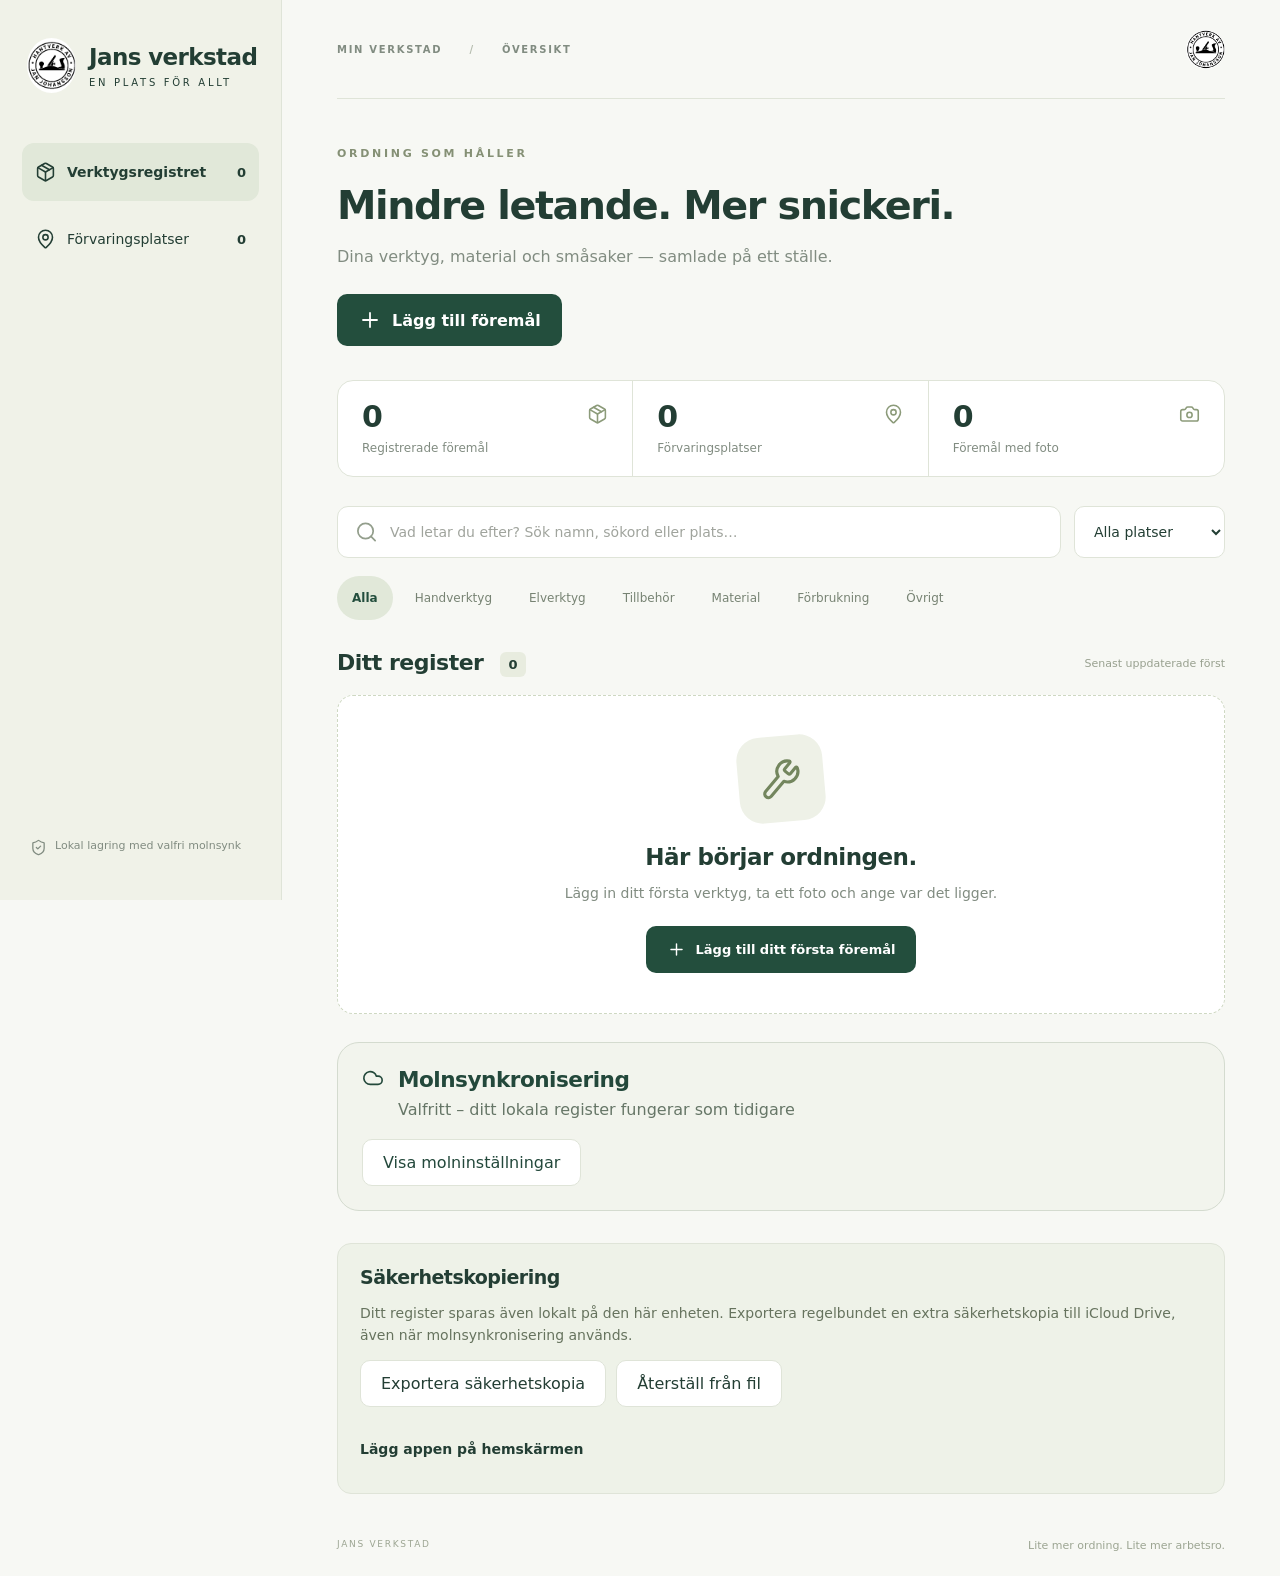
==== index.html @ b413db49 "Fix iPhone homescreen logo, PWA launch URL and offline cache" ====
<!doctype html><html lang="sv"><head><meta charset="UTF-8"><meta name="viewport" content="width=device-width, initial-scale=1, viewport-fit=cover"><meta name="theme-color" content="#234e3d"><meta name="description" content="Verktyg, foton och förvaringsplatser – samlade i din telefon."><link rel="manifest" href="./manifest.webmanifest?v=20261027b"><link rel="apple-touch-icon" sizes="256x256" href="./jans-hantverk-256.png?v=20261027b"><link rel="icon" type="image/png" sizes="256x256" href="./jans-hantverk-256.png?v=20261027b"><link rel="icon" href="./icon.svg"><title>Jans verkstad</title>  <script type="module" crossorigin src="./app-zpV9q5eu.js"></script>
  <link rel="stylesheet" crossorigin href="./index-D-qwewMk.css">
</head><body><div id="root"></div></body></html>
---- index-D-qwewMk.css ----
.cloud-panel{color:#23483b;background:#f2f4ed;border:1px solid #d4dbcf;border-radius:22px;margin:28px 0;padding:24px}.cloud-header{align-items:flex-start;gap:14px;margin-bottom:16px;display:flex}.cloud-header h2{margin:0 0 5px;font-size:1.35rem}.cloud-header p{color:#667667;margin:0}.cloud-body{gap:14px;margin-top:18px;display:grid}.cloud-body p{margin:0}.cloud-body .field{flex-direction:column;gap:7px;font-weight:600;display:flex}.cloud-body .field input{font:inherit;box-sizing:border-box;color:#213b31;background:#fff;border:1px solid #c4cdbf;border-radius:10px;width:100%;max-width:100%;padding:12px}.cloud-body form{gap:12px;display:grid}.cloud-body button{justify-content:center;min-height:48px}.cloud-counts{background:#fff;border-radius:12px;gap:8px;padding:15px;font-size:.95rem;display:grid}.cloud-warning{color:#503a10;background:#fff0d3;border:1px solid #c58f24;border-radius:12px;padding:12px}.cloud-link{appearance:none;text-align:left;cursor:pointer;color:inherit;font:inherit;background:0 0;border:0;padding:12px 0;text-decoration:underline}.cloud-note{color:#637368;font-size:.87rem}.cloud-message{color:#214b39;overflow-wrap:anywhere;margin:12px 0 0}@media (width<=600px){.cloud-panel{margin:24px 0;padding:17px}.cloud-header h2{font-size:1.15rem}}:root{--bg:#f7f8f4;--paper:#fff;--green:#234e3d;--ink:#233e34;--muted:#818c81;--line:#dfe4d8;--sage:#e1e8d9;--cream:#f0f2e8}*{box-sizing:border-box}body{background:var(--bg);color:var(--ink);margin:0;font:16px DM Sans,Arial,sans-serif}button,input,select,textarea{font:inherit}button,a,input,select,textarea{-webkit-tap-highlight-color:transparent}button{cursor:pointer}button:disabled{opacity:.5;cursor:wait}button,a{touch-action:manipulation}a{color:inherit;text-decoration:none}button{color:inherit}button:focus-visible,a:focus-visible,label:focus-within{outline-offset:3px;outline:3px solid #91aa76}input:focus,select:focus,textarea:focus{outline-offset:1px;outline:2px solid #77935e}svg{stroke-width:1.8px;flex-shrink:0}.shell{min-height:100vh;display:flex}.sidebar{background:var(--cream);border-right:1px solid var(--line);flex-direction:column;width:282px;padding:38px 22px 24px;display:flex;position:fixed;inset:0 auto 0 0}.brand{align-items:center;gap:13px;margin:0 0 50px 5px;display:flex}.brand-icon{background:var(--green);color:#e7e0b4;border-radius:12px;place-items:center;width:49px;height:55px;display:grid}.brand strong{letter-spacing:-.6px;font-size:23px}.brand small{letter-spacing:2.7px;margin-top:7px;font-size:10px;display:block}nav{gap:9px;display:grid}nav button{text-align:left;white-space:nowrap;background:0 0;border:0;border-radius:12px;align-items:center;gap:11px;padding:17px 13px;font-size:14px;display:flex}nav button.active{background:var(--sage);font-weight:700}nav b{margin-left:auto;font-size:13px}nav svg{width:21px}.sidebar-foot{color:var(--muted);gap:8px;margin-top:auto;padding:20px 8px;font-size:11px;display:flex}main{width:calc(100% - 282px);max-width:1550px;margin-left:282px;padding:0 55px}.topbar{border-bottom:1px solid var(--line);letter-spacing:1.7px;height:99px;color:var(--muted);justify-content:space-between;align-items:center;font-size:10px;font-weight:700;display:flex}.topbar i{color:#b5bcae;margin:0 22px;font-style:normal}.avatar{width:39px;height:39px;color:var(--green);letter-spacing:0;background:#ece9dc;border-radius:50%;place-items:center;font-size:13px;display:grid}.intro{padding:46px 0 30px;position:relative}.eyebrow{letter-spacing:2.7px;color:#859075;margin:0 0 19px;font-size:11px;font-weight:700}h1{letter-spacing:-1.4px;margin:0 0 16px;font-size:clamp(28px,3.1vw,44px);font-weight:700;line-height:1.16}p{line-height:1.6}.subtitle{color:var(--muted);margin:0;font-size:16px}.primary,.secondary{border:1px solid #0000;border-radius:10px;justify-content:center;align-items:center;gap:10px;min-height:47px;padding:13px 20px;font-weight:600;display:inline-flex}.primary{background:var(--green);color:#fff}.primary:hover{background:#183d2e}.secondary{border-color:var(--line);background:#fff;font-weight:500}.secondary:hover{background:#f0f3ea}.add{margin-top:25px}.stats{border:1px solid var(--line);background:var(--paper);border-radius:16px;grid-template-columns:repeat(3,1fr);margin:4px 0 29px;display:grid;overflow:hidden}.stats>div{border-right:1px solid var(--line);grid-template-columns:1fr auto;row-gap:9px;padding:21px 24px;display:grid}.stats>div:last-child{border:0}.stats svg{color:#8c9b7a;grid-area:1/2;width:21px}.stats strong{grid-area:1/1;font-size:30px;line-height:1}.stats span{color:var(--muted);grid-column:1/3;font-size:12px}.filters{gap:13px;display:flex}.search{border:1px solid var(--line);background:#fff;border-radius:11px;flex:1;align-items:center;min-width:0;padding:0 17px;display:flex}.search svg{color:#939e8c;width:23px}.search input{background:0 0;border:0;outline:none;width:100%;min-width:0;padding:17px 12px;font-size:14px}.search:focus-within{outline:2px solid #77935e}input::placeholder,textarea::placeholder{color:#a0a49d}select,input,textarea{color:var(--ink)}.filters select{border:1px solid var(--line);background:#fff;border-radius:10px;max-width:250px;padding:12px 35px 12px 15px;font-size:14px}.chips{flex-wrap:wrap;gap:7px;margin:18px 0 30px;display:flex}.chips button{color:#778373;background:0 0;border:0;border-radius:30px;padding:9px 15px;font-size:12px}.chips .selected{background:var(--sage);color:var(--green);font-weight:700}.chips button:hover{background:#e8ede1}.section-heading{justify-content:space-between;align-items:center;gap:12px;margin:24px 0 18px;display:flex}h2{letter-spacing:-.5px;margin:0;font-size:23px;font-weight:650}.section-heading h2{overflow-wrap:anywhere;font-size:22px}.section-heading b{vertical-align:middle;background:#e8ecdf;border-radius:6px;margin-left:9px;padding:5px 9px;font-size:13px;display:inline-block}.section-heading>span{color:#98a08f;white-space:nowrap;font-size:11px}.grid{grid-template-columns:repeat(3,minmax(0,1fr));gap:19px;display:grid}.item-card{border:1px solid var(--line);text-align:left;background:#fff;border-radius:14px;padding:0;transition:transform .16s,box-shadow .16s;overflow:hidden}.item-card:hover{transform:translateY(-3px);box-shadow:0 8px 24px #203d3310}.item-photo{background:#edf0e7;height:180px;position:relative}.item-photo img{object-fit:cover;width:100%;height:100%}.no-photo{color:#9eac8e;place-items:center;display:grid}.quantity{background:#fffe;border-radius:6px;padding:5px 9px;font-size:11px;font-weight:600;position:absolute;bottom:12px;right:12px}.card-body{padding:19px}.card-body>small{color:#8c987d;letter-spacing:1.1px;text-transform:uppercase;font-size:10px}h3{letter-spacing:-.35px;overflow-wrap:anywhere;margin:8px 0 16px;font-size:19px}.location{align-items:center;gap:7px;font-size:13px;font-weight:600;display:flex}.location span{overflow-wrap:anywhere}.location svg:last-child{margin-left:auto}.keywords{color:#8b9485;overflow-wrap:anywhere;margin:12px 0 0;font-size:11px}.empty{text-align:center;background:#fff;border:1px dashed #ced8c2;border-radius:16px;flex-direction:column;align-items:center;margin-top:15px;padding:40px 20px;display:flex}.empty-icon{color:#73865e;background:#eef1e7;border-radius:23px;place-items:center;width:86px;height:86px;margin:0 0 22px;display:grid;transform:rotate(-5deg)}.empty h2{font-size:23px}.empty p{color:var(--muted);max-width:440px;margin:12px 0 22px;font-size:14px}.empty>.primary{font-size:13px}.places-grid{grid-template-columns:repeat(3,minmax(0,1fr));gap:19px;display:grid}.place-card{border:1px solid var(--line);background:#fff;border-radius:14px;padding:22px}.place-top{justify-content:space-between;align-items:center;display:flex}.place-icon{color:#859771;background:#eff2e7;border-radius:11px;padding:12px;display:flex}.place-card h3{margin-top:20px}.place-card p{color:var(--muted);font-size:13px}.text-button{border:0;border-top:1px solid var(--line);background:0 0;justify-content:space-between;width:100%;padding:12px 0 0;font-size:13px;font-weight:600;display:flex}footer{color:#9ca592;letter-spacing:1.7px;justify-content:space-between;margin:45px 0 24px;font-size:9px;display:flex}footer span{letter-spacing:0;font-size:11px}dialog{color:var(--ink);background:#fafbf7;border:0;border-radius:18px;width:min(590px,100% - 24px);max-height:calc(100dvh - 32px);padding:28px;overflow-y:auto;box-shadow:0 30px 100px #173d3030}dialog::backdrop{-webkit-backdrop-filter:blur(4px);backdrop-filter:blur(4px);background:#213e3470}.dialog-heading{justify-content:space-between;align-items:flex-start;gap:15px;margin-bottom:27px;display:flex}.dialog-heading h2{overflow-wrap:anywhere;font-size:26px}.dialog-heading .eyebrow{margin-bottom:17px;font-size:10px}.icon{background:0 0;border:0;border-radius:8px;justify-content:center;align-items:center;padding:9px;display:inline-flex}.icon:hover{background:#e9eee1}.upload{text-align:center;background:#eef2e6;border:1px dashed #b8c6a8;border-radius:12px;flex-direction:column;align-items:center;gap:13px;margin-bottom:25px;padding:22px 15px;display:flex}.upload strong{font-size:17px}.upload p{color:#8c9680;margin:0;font-size:12px}.upload>img{object-fit:contain;border-radius:8px;width:100%;max-height:180px}.photo-actions{flex-wrap:wrap;justify-content:center;gap:8px;display:flex}.photo-actions label{cursor:pointer;min-height:38px;padding:8px 12px;font-size:12px;position:relative}.photo-actions input{opacity:0;cursor:pointer;width:100%;position:absolute;inset:0}.field{flex-direction:column;gap:10px;margin-bottom:23px;font-size:15px;font-weight:600;display:flex}.field input,.field select,.field textarea{background:#fff;border:1px solid #d7dfce;border-radius:9px;width:100%;min-width:0;padding:14px 15px;font-size:15px}.field small{color:#8b9581;font-size:12px;font-weight:400;line-height:1.5}.field-row{grid-template-columns:2fr 1fr;gap:20px;display:grid}.field textarea{resize:vertical;min-height:95px;line-height:1.5}.dialog-footer{border-top:1px solid var(--line);justify-content:flex-end;gap:10px;margin-top:8px;padding-top:22px;display:flex}.dialog-footer button{font-size:14px}.danger{color:#9f4c42;margin-right:auto}.detail-photo{object-fit:contain;background:#edf0e7;border-radius:12px;width:100%;max-height:350px}.detail-location{background:#e5eddd;border-radius:12px;align-items:center;gap:15px;margin:23px 0;padding:22px;display:flex}.detail-location small{letter-spacing:1.5px;margin-bottom:7px;font-size:10px;display:block}.detail-location strong{overflow-wrap:anywhere;font-size:21px}dl{font-size:14px}dt{color:var(--muted);margin-top:18px;font-size:12px}dd{overflow-wrap:anywhere;margin:6px 0;line-height:1.6}.prewrap{white-space:pre-wrap}.place-dialog{max-width:500px}.error{color:#843d31;background:#fff1ed;border:1px solid #d8aaa0;border-radius:9px;margin:15px 0;padding:14px;font-size:13px}.error button{background:#fff;border:1px solid #d8aaa0;border-radius:5px;margin-left:8px;padding:5px 8px}.toast{background:var(--green);color:#fff;z-index:20;white-space:nowrap;border-radius:12px;align-items:center;gap:10px;padding:15px 24px;font-size:14px;display:flex;position:fixed;bottom:25px;left:50%;transform:translate(-50%);box-shadow:0 8px 30px #0002}.spin{animation:1s linear infinite spin}@keyframes spin{to{transform:rotate(360deg)}}@media (width>=1500px){main{padding:0 70px}.intro{padding-top:55px}.grid,.places-grid{grid-template-columns:repeat(4,minmax(0,1fr))}}@media (width<=1150px){.sidebar{width:235px;padding:30px 15px}.brand{gap:10px;margin-left:0}.brand strong{font-size:20px}.brand small{font-size:8px}.brand-icon{width:43px}.sidebar nav button{padding:15px 10px;font-size:12px}main{width:calc(100% - 235px);margin-left:235px;padding:0 30px}.grid,.places-grid{grid-template-columns:repeat(2,minmax(0,1fr))}}@media (width<=760px){.shell{display:block}.sidebar{border-right:0;border-bottom:1px solid var(--line);width:100%;padding:23px 19px 19px;position:static}.brand{gap:11px;margin:0 0 19px}.brand-icon{border-radius:10px;width:43px;height:46px}.brand strong{font-size:21px}.brand small{letter-spacing:2px;margin-top:6px;font-size:9px}.sidebar nav{gap:5px;display:flex}.sidebar nav button{gap:8px;padding:12px 10px;font-size:12px}.sidebar nav svg{width:17px}.sidebar nav b{margin-left:2px}.sidebar-foot{display:none}main{width:100%;margin:0;padding:0 20px}.topbar{letter-spacing:1.2px;height:65px;font-size:8px}.topbar i{margin:0 14px}.avatar{width:35px;height:35px;font-size:12px}.intro{padding:29px 0 24px}.eyebrow{letter-spacing:2.2px;margin-bottom:17px;font-size:10px}h1{letter-spacing:-1px;margin-bottom:15px;font-size:29px;line-height:1.17}.subtitle{font-size:13px;line-height:1.7}.add{width:100%;margin-top:22px;padding:13px;font-size:16px}.stats{border-radius:12px;margin:0 0 23px}.stats>div{flex-direction:column;gap:8px;padding:18px 9px 17px;display:flex}.stats svg{width:17px;height:17px;margin-bottom:7px}.stats strong{font-size:25px}.stats span{white-space:nowrap;letter-spacing:-.25px;font-size:9px}.filters{flex-direction:column;gap:12px}.search{padding:0 12px}.search input{padding:16px 10px;font-size:12px}.filters select{width:100%;max-width:none;padding:12px;font-size:14px}.chips{gap:5px;margin:14px 0 26px}.chips button{padding:8px 12px;font-size:11px}.section-heading{margin:24px 0 17px}.section-heading h2{font-size:19px}.section-heading>span{font-size:9px}.section-heading b{margin-left:5px;padding:4px 7px;font-size:12px}.empty{padding:33px 18px}.empty h2{font-size:22px}.empty p{font-size:13px}.grid,.places-grid{gap:12px}.item-photo{height:145px}.card-body{padding:14px 12px}.card-body h3{margin:7px 0 12px;font-size:16px}.card-body small{font-size:8px}.location{gap:4px;font-size:11px}.location svg{width:14px}.location svg:last-child{display:none}.keywords{font-size:10px}.quantity{font-size:10px;bottom:8px;right:8px}.place-card{padding:16px}.place-card h3{font-size:16px}.place-card p,.text-button{font-size:11px}footer{letter-spacing:1px;gap:10px;font-size:8px}footer span{font-size:9px}dialog{border-radius:14px;padding:20px}.dialog-heading{margin-bottom:23px}.dialog-heading h2{font-size:23px}.dialog-heading .eyebrow{font-size:9px}.field{margin-bottom:21px;font-size:13px}.field input,.field select,.field textarea{padding:13px 12px;font-size:16px}.field small{font-size:11px}.field-row{gap:15px}.dialog-footer{gap:8px;padding-top:19px}.dialog-footer button{padding:11px 15px;font-size:12px}.upload{gap:13px;padding:19px 10px}.upload p{font-size:11px}.upload strong{font-size:16px}.photo-actions label{font-size:11px}.detail-location strong{font-size:20px}}@media (prefers-reduced-motion:reduce){*{transition:none!important;animation:none!important}}body{font-family:system-ui,-apple-system,BlinkMacSystemFont,Segoe UI,sans-serif}button,.icon{min-height:44px}.icon{min-width:44px}button,input,select,textarea{touch-action:manipulation}.backup-panel{border:1px solid var(--line);background:#eef2e8;border-radius:14px;margin-top:32px;padding:22px}.backup-panel h2{font-size:19px}.backup-panel p{color:#66735e;font-size:14px}.backup-panel>div{flex-wrap:wrap;gap:10px;display:flex}.restore-label{cursor:pointer;position:relative}.restore-label input{opacity:0;cursor:pointer;width:100%;position:absolute;inset:0}details{margin-top:20px}summary{cursor:pointer;align-items:center;min-height:44px;font-size:14px;font-weight:600;display:flex}dialog{overscroll-behavior:contain}.dialog-footer{z-index:2;background:#fafbf7;padding-bottom:16px;position:sticky;bottom:-20px}h1,h2,h3{overflow-wrap:anywhere}@media (width<=760px){main{padding-left:max(16px,env(safe-area-inset-left));padding-right:max(16px,env(safe-area-inset-right))}.sidebar{padding-top:max(20px,env(safe-area-inset-top))}.search input,.filters select{font-size:16px}.chips{flex-wrap:nowrap;padding-bottom:5px;overflow-x:auto}.chips button{white-space:nowrap;flex-shrink:0;font-size:13px}.stats span{white-space:normal;font-size:11px}.sidebar nav{grid-template-columns:1fr 1fr;display:grid}.sidebar nav button{gap:5px;padding:10px 8px;font-size:12px}.sidebar nav b{margin-left:auto}.section-heading>span{white-space:normal;text-align:right;font-size:11px}.backup-panel{padding:18px}.backup-panel>div{display:grid}.backup-panel .secondary{width:100%;font-size:14px}.dialog-footer{padding-bottom:max(16px,env(safe-area-inset-bottom))}dialog{max-height:calc(100dvh - 16px)}footer{padding-bottom:env(safe-area-inset-bottom)}}@media (width<=480px){.grid,.places-grid{grid-template-columns:1fr}.item-photo{height:220px}.card-body{padding:18px}.card-body h3{font-size:21px}.card-body>small{font-size:12px}.location{font-size:16px}.keywords,.quantity{font-size:13px}.place-card h3{font-size:21px}.place-card p,.text-button{font-size:15px}.field small{font-size:12px}.dialog-footer button{font-size:14px}.photo-actions label{min-height:44px;font-size:13px}.upload p{font-size:13px}}

/* Jan Johanssons hyvellogga på alla skärmstorlekar */
.brand-icon{background:#fff url("./icon.svg?v=20261027") center/contain no-repeat;border-radius:50%;overflow:hidden;flex-shrink:0}
.brand-icon svg{display:none}
.avatar{background:#fff url("./icon.svg?v=20261027") center/contain no-repeat;color:transparent;font-size:0}
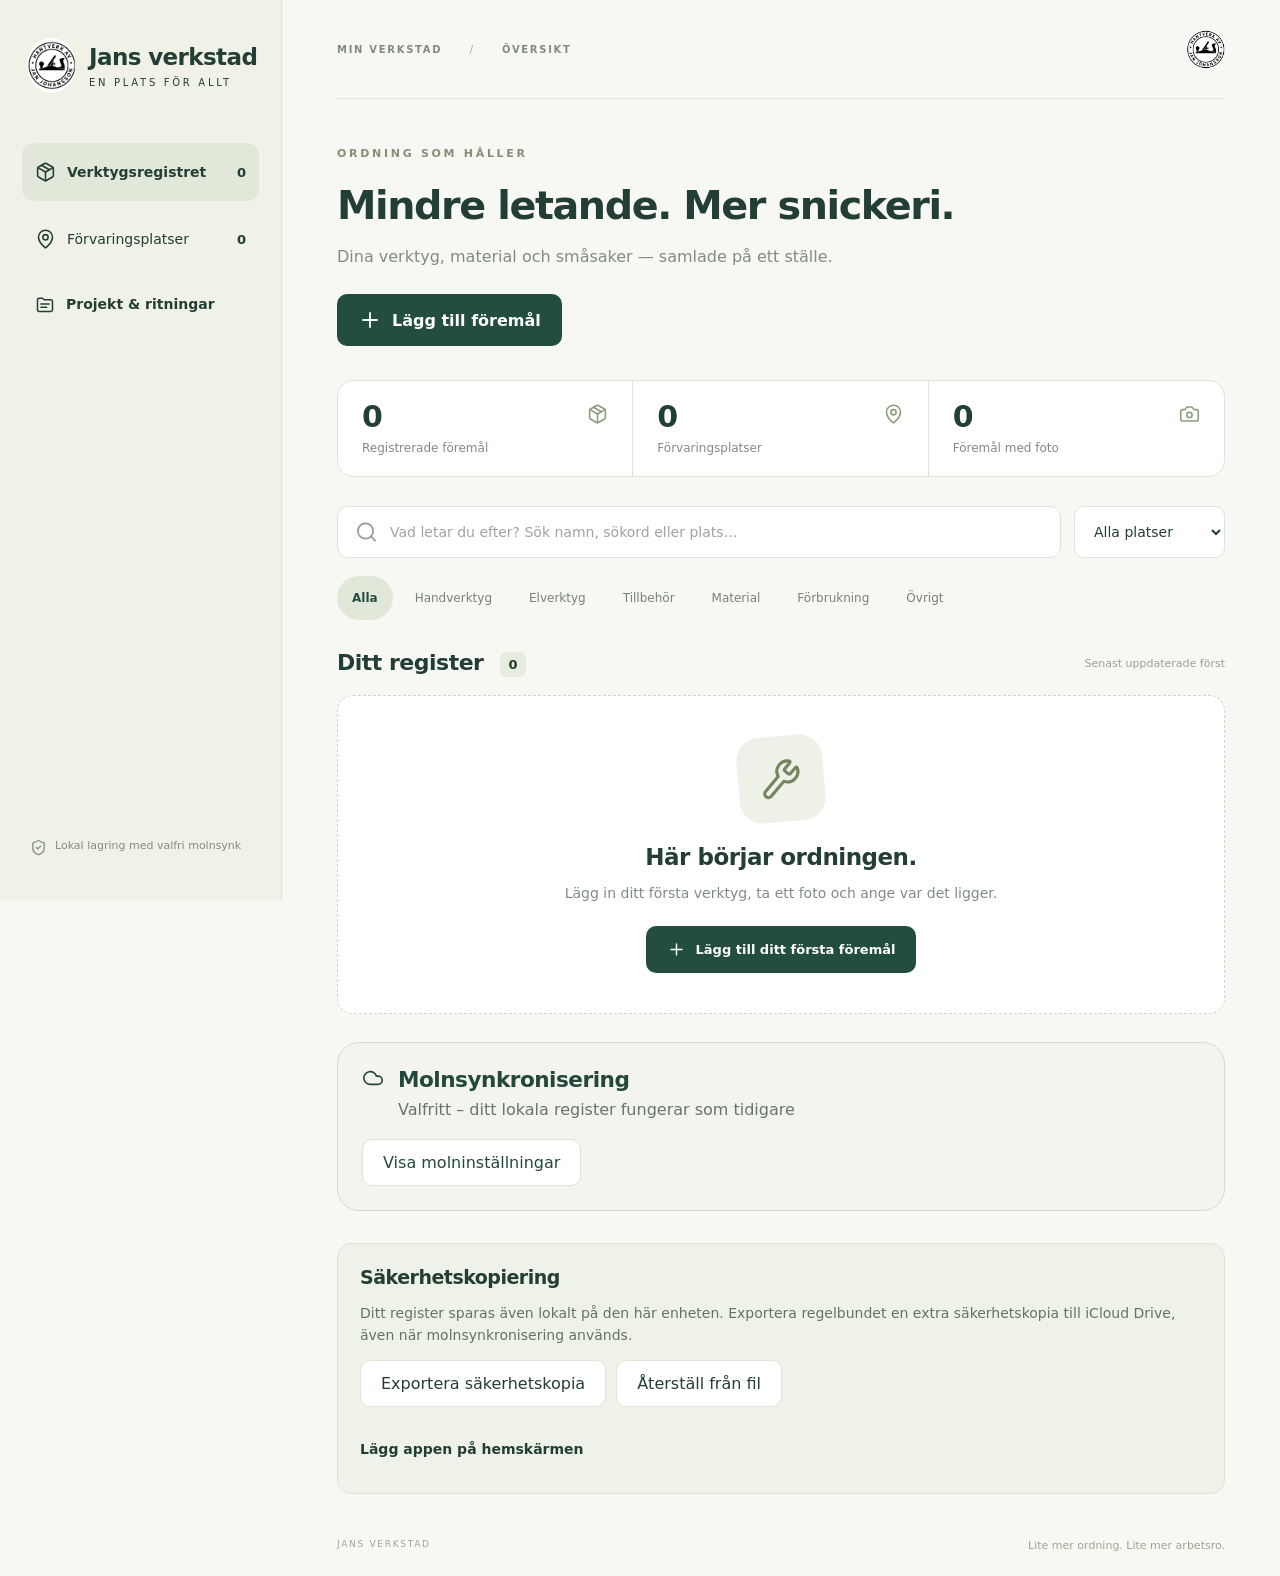
==== commit d51da780: "Add Projects & Drawings link to Jans verkstad sidebar without modifying inventory" ====
--- a/index.html
+++ b/index.html
@@ -1,3 +1,29 @@
 <!doctype html><html lang="sv"><head><meta charset="UTF-8"><meta name="viewport" content="width=device-width, initial-scale=1, viewport-fit=cover"><meta name="theme-color" content="#234e3d"><meta name="description" content="Verktyg, foton och förvaringsplatser – samlade i din telefon."><link rel="manifest" href="./manifest.webmanifest?v=20261027b"><link rel="apple-touch-icon" sizes="256x256" href="./jans-hantverk-256.png?v=20261027b"><link rel="icon" type="image/png" sizes="256x256" href="./jans-hantverk-256.png?v=20261027b"><link rel="icon" href="./icon.svg"><title>Jans verkstad</title>  <script type="module" crossorigin src="./app-zpV9q5eu.js"></script>
   <link rel="stylesheet" crossorigin href="./index-D-qwewMk.css">
-</head><body><div id="root"></div></body></html>
+</head><body><div id="root"></div><style>
+/* Projektnavigering; den befintliga registerappen och dess lagring ändras inte. */
+.sidebar nav .jans-project-link{display:flex;align-items:center;gap:11px;padding:17px 13px;border-radius:12px;font-size:14px;font-weight:600;text-decoration:none;color:var(--ink);white-space:nowrap}
+.sidebar nav .jans-project-link:hover,.sidebar nav .jans-project-link:focus-visible{background:var(--sage)}
+.sidebar nav .jans-project-link svg{width:20px;height:20px;flex-shrink:0}
+@media(max-width:760px){.sidebar nav{flex-wrap:wrap}.sidebar nav .jans-project-link{width:100%;padding:12px 10px;font-size:13px;background:#e1e8d9}}
+</style>
+<script>
+/* Skonsam inpassning i React-menyn utan ändring i registerkod. */
+(function(){
+  function addProjectLink(){
+    var nav=document.querySelector('.sidebar nav');
+    if(!nav||nav.querySelector('.jans-project-link'))return;
+    var a=document.createElement('a');
+    a.href='./projekt-ritningar.html';
+    a.className='jans-project-link';
+    a.setAttribute('aria-label','Öppna Projekt och ritningar');
+    a.innerHTML='<svg viewBox="0 0 24 24" aria-hidden="true" fill="none" stroke="currentColor" stroke-width="1.8" stroke-linecap="round" stroke-linejoin="round"><path d="M3 7a2 2 0 0 1 2-2h4l2 2h8a2 2 0 0 1 2 2v10a2 2 0 0 1-2 2H5a2 2 0 0 1-2-2z"/><path d="M7 12h10M7 16h7"/></svg><span>Projekt &amp; ritningar</span>';
+    nav.appendChild(a);
+  }
+  document.addEventListener('DOMContentLoaded',function(){
+    addProjectLink();
+    var observer=new MutationObserver(addProjectLink);
+    observer.observe(document.getElementById('root'),{childList:true,subtree:true});
+  });
+})();
+</script></body></html>
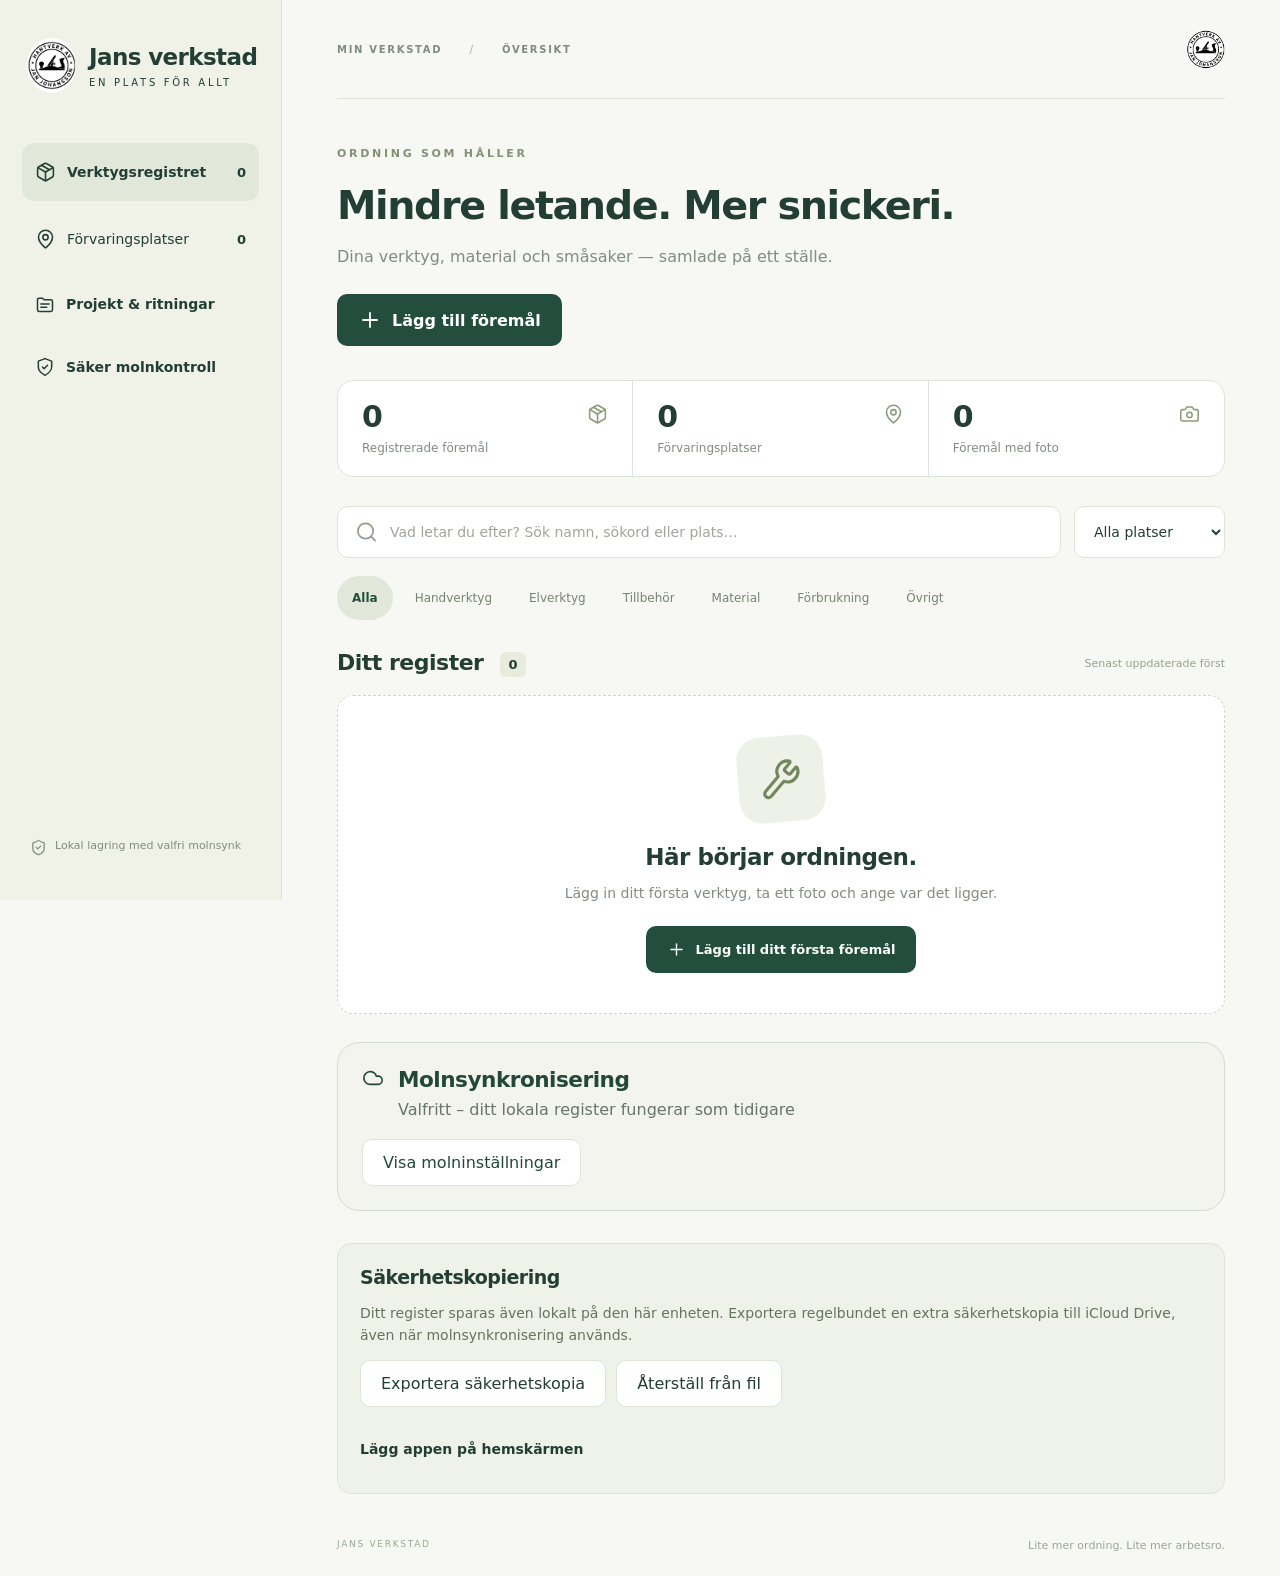
==== commit 768ebea8: "Add read-only cloud comparison link inside Jans verkstad PWA" ====
--- a/index.html
+++ b/index.html
@@ -19,6 +19,12 @@
     a.setAttribute('aria-label','Öppna Projekt och ritningar');
     a.innerHTML='<svg viewBox="0 0 24 24" aria-hidden="true" fill="none" stroke="currentColor" stroke-width="1.8" stroke-linecap="round" stroke-linejoin="round"><path d="M3 7a2 2 0 0 1 2-2h4l2 2h8a2 2 0 0 1 2 2v10a2 2 0 0 1-2 2H5a2 2 0 0 1-2-2z"/><path d="M7 12h10M7 16h7"/></svg><span>Projekt &amp; ritningar</span>';
     nav.appendChild(a);
+    var check=document.createElement('a');
+    check.href='./synk-kontroll.html';
+    check.className='jans-project-link jans-audit-link';
+    check.setAttribute('aria-label','Kontrollera molnregistret utan att ändra något');
+    check.innerHTML='<svg viewBox="0 0 24 24" aria-hidden="true" fill="none" stroke="currentColor" stroke-width="1.8" stroke-linecap="round" stroke-linejoin="round"><path d="M12 22s8-4 8-10V5l-8-3-8 3v7c0 6 8 10 8 10Z"/><path d="m9 12 2 2 4-4"/></svg><span>Säker molnkontroll</span>';
+    nav.appendChild(check);
   }
   document.addEventListener('DOMContentLoaded',function(){
     addProjectLink();
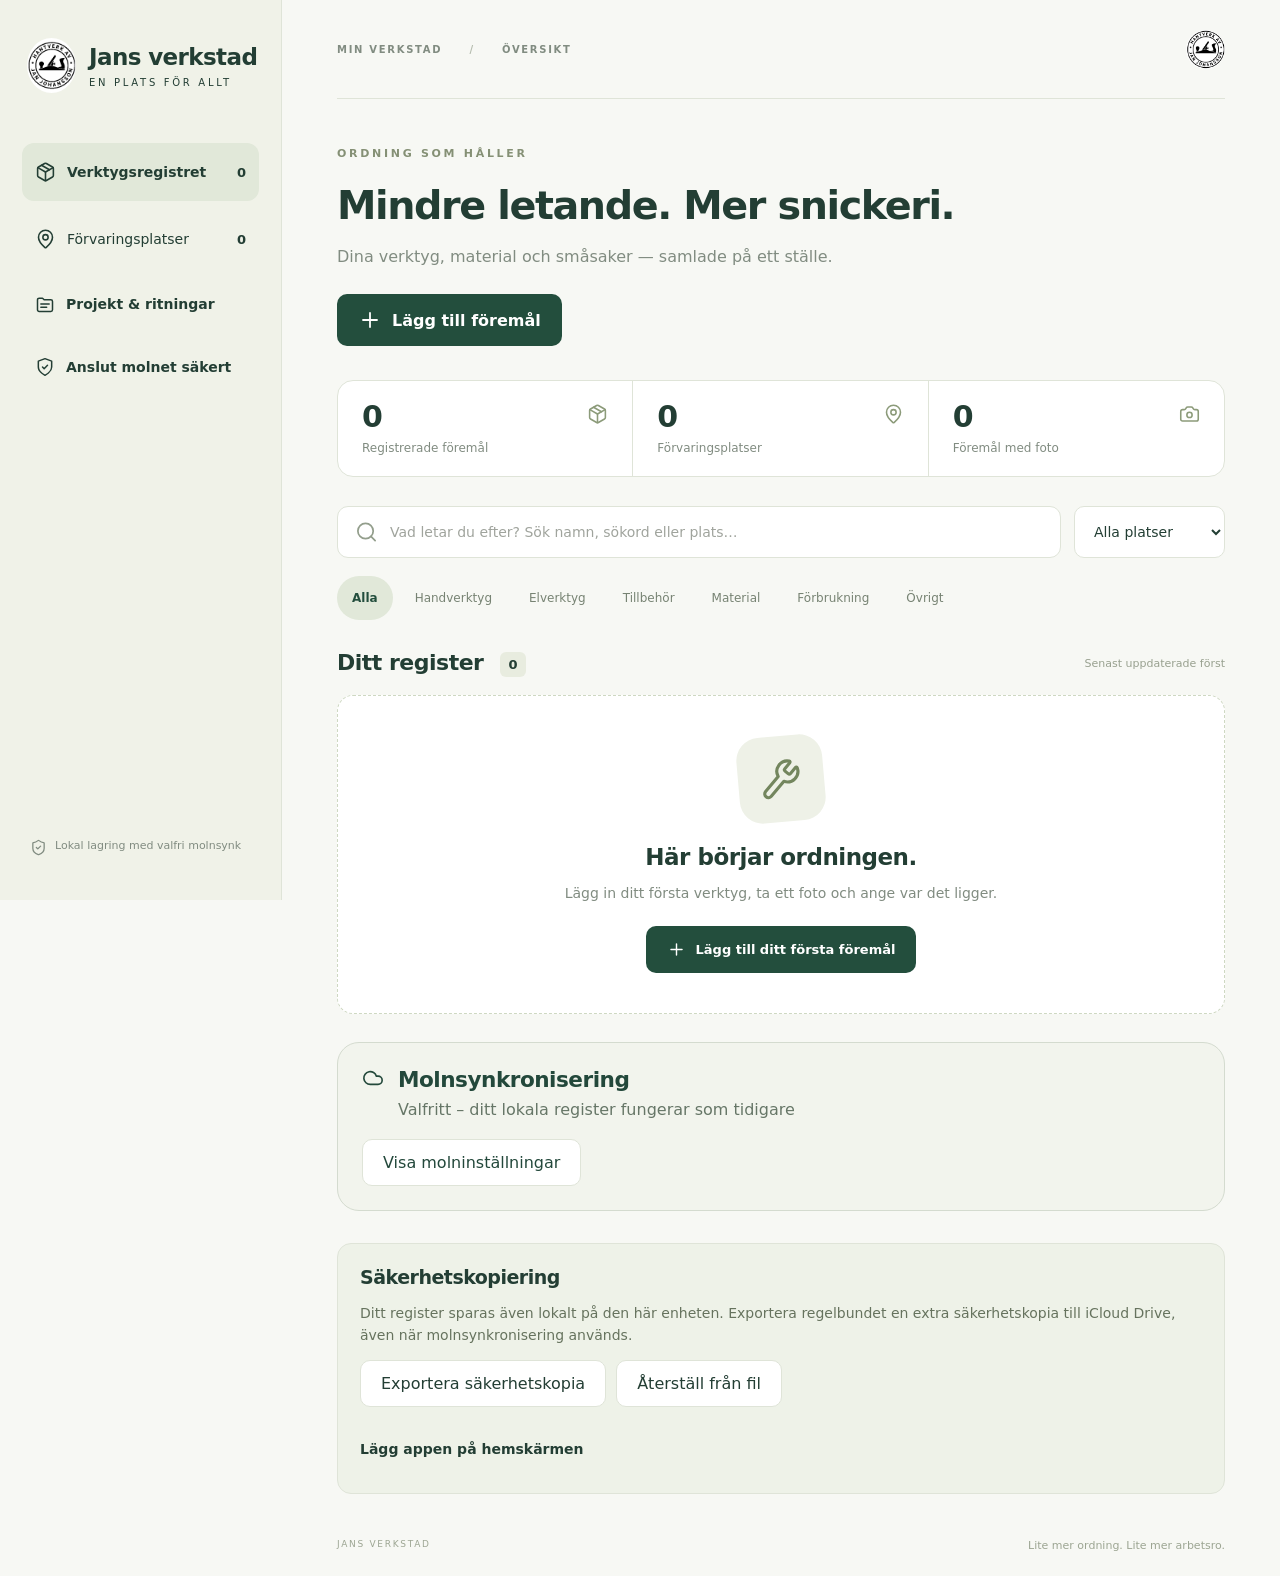
==== commit 1368151d: "Link safe read-only checked cloud pairing workflow in workshop menu" ====
--- a/index.html
+++ b/index.html
@@ -1,4 +1,4 @@
-<!doctype html><html lang="sv"><head><meta charset="UTF-8"><meta name="viewport" content="width=device-width, initial-scale=1, viewport-fit=cover"><meta name="theme-color" content="#234e3d"><meta name="description" content="Verktyg, foton och förvaringsplatser – samlade i din telefon."><link rel="manifest" href="./manifest.webmanifest?v=20261027b"><link rel="apple-touch-icon" sizes="256x256" href="./jans-hantverk-256.png?v=20261027b"><link rel="icon" type="image/png" sizes="256x256" href="./jans-hantverk-256.png?v=20261027b"><link rel="icon" href="./icon.svg"><title>Jans verkstad</title>  <script type="module" crossorigin src="./app-zpV9q5eu.js"></script>
+<!doctype html><html lang="sv"><head><meta charset="UTF-8"><meta name="viewport" content="width=device-width, initial-scale=1, viewport-fit=cover"><meta name="theme-color" content="#234e3d"><meta name="description" content="Verktyg, foton och förvaringsplatser – samlade i din telefon."><link rel="manifest" href="./manifest.webmanifest?v=20261027b"><link rel="apple-touch-icon" sizes="256x256" href="./jans-hantverk-256.png?v=20261027b"><link rel="icon" type="image/png" sizes="256x256" href="./jans-hantverk-256.png?v=20261027b"><link rel="icon" href="./icon.svg"><title>Jans verkstad</title>  <script type="module" crossorigin src="./app-projekt-detailed-v2.js"></script>
   <link rel="stylesheet" crossorigin href="./index-D-qwewMk.css">
 </head><body><div id="root"></div><style>
 /* Projektnavigering; den befintliga registerappen och dess lagring ändras inte. */
@@ -20,10 +20,10 @@
     a.innerHTML='<svg viewBox="0 0 24 24" aria-hidden="true" fill="none" stroke="currentColor" stroke-width="1.8" stroke-linecap="round" stroke-linejoin="round"><path d="M3 7a2 2 0 0 1 2-2h4l2 2h8a2 2 0 0 1 2 2v10a2 2 0 0 1-2 2H5a2 2 0 0 1-2-2z"/><path d="M7 12h10M7 16h7"/></svg><span>Projekt &amp; ritningar</span>';
     nav.appendChild(a);
     var check=document.createElement('a');
-    check.href='./synk-kontroll.html';
+    check.href='./synk-anslut.html';
     check.className='jans-project-link jans-audit-link';
-    check.setAttribute('aria-label','Kontrollera molnregistret utan att ändra något');
-    check.innerHTML='<svg viewBox="0 0 24 24" aria-hidden="true" fill="none" stroke="currentColor" stroke-width="1.8" stroke-linecap="round" stroke-linejoin="round"><path d="M12 22s8-4 8-10V5l-8-3-8 3v7c0 6 8 10 8 10Z"/><path d="m9 12 2 2 4-4"/></svg><span>Säker molnkontroll</span>';
+    check.setAttribute('aria-label','Anslut det verifierade registret säkert utan molnuppladdning');
+    check.innerHTML='<svg viewBox="0 0 24 24" aria-hidden="true" fill="none" stroke="currentColor" stroke-width="1.8" stroke-linecap="round" stroke-linejoin="round"><path d="M12 22s8-4 8-10V5l-8-3-8 3v7c0 6 8 10 8 10Z"/><path d="m9 12 2 2 4-4"/></svg><span>Anslut molnet säkert</span>';
     nav.appendChild(check);
   }
   document.addEventListener('DOMContentLoaded',function(){
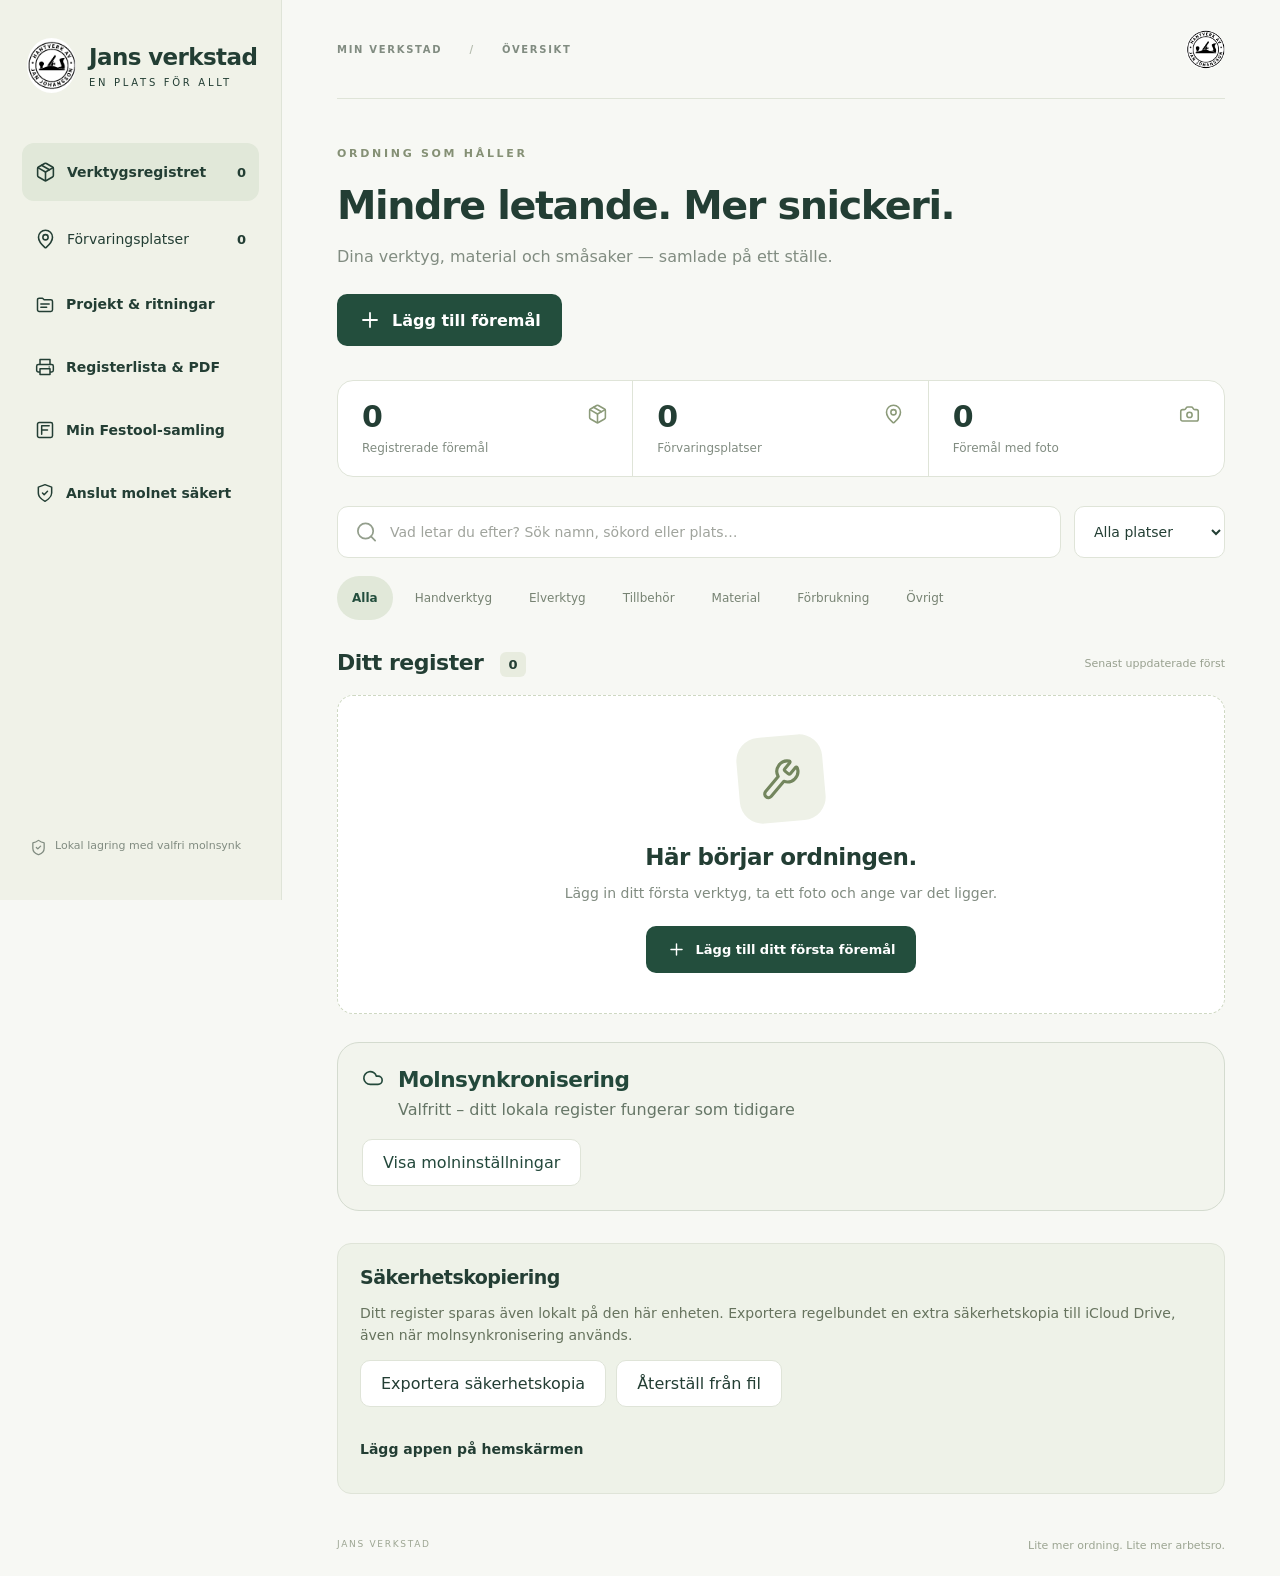
==== commit f50c533b: "Restore menu links to read-only register PDF and Festool collection" ====
--- a/index.html
+++ b/index.html
@@ -19,6 +19,19 @@
     a.setAttribute('aria-label','Öppna Projekt och ritningar');
     a.innerHTML='<svg viewBox="0 0 24 24" aria-hidden="true" fill="none" stroke="currentColor" stroke-width="1.8" stroke-linecap="round" stroke-linejoin="round"><path d="M3 7a2 2 0 0 1 2-2h4l2 2h8a2 2 0 0 1 2 2v10a2 2 0 0 1-2 2H5a2 2 0 0 1-2-2z"/><path d="M7 12h10M7 16h7"/></svg><span>Projekt &amp; ritningar</span>';
     nav.appendChild(a);
+    /* Separata skrivskyddade vyer som laser samma lokala register som startsidan. */
+    var register=document.createElement('a');
+    register.href='./verkstadsoversikt.html?vy=register';
+    register.className='jans-project-link jans-register-link';
+    register.setAttribute('aria-label','Registerlista for utskrift och PDF');
+    register.innerHTML='<svg viewBox="0 0 24 24" aria-hidden="true" fill="none" stroke="currentColor" stroke-width="1.8" stroke-linecap="round" stroke-linejoin="round"><path d="M6 9V3h12v6M6 18H4a2 2 0 0 1-2-2v-5a2 2 0 0 1 2-2h16a2 2 0 0 1 2 2v5a2 2 0 0 1-2 2h-2M6 14h12v7H6z"/><path d="M17 12h.01"/></svg><span>Registerlista &amp; PDF</span>';
+    nav.appendChild(register);
+    var festool=document.createElement('a');
+    festool.href='./verkstadsoversikt.html?vy=festool';
+    festool.className='jans-project-link jans-festool-link';
+    festool.setAttribute('aria-label','Min Festool-samling');
+    festool.innerHTML='<svg viewBox="0 0 24 24" aria-hidden="true" fill="none" stroke="currentColor" stroke-width="1.8" stroke-linecap="round" stroke-linejoin="round"><rect width="18" height="18" x="3" y="3" rx="2"/><path d="M8 17V7h9M8 12h7"/></svg><span>Min Festool-samling</span>';
+    nav.appendChild(festool);
     var check=document.createElement('a');
     check.href='./synk-anslut.html';
     check.className='jans-project-link jans-audit-link';
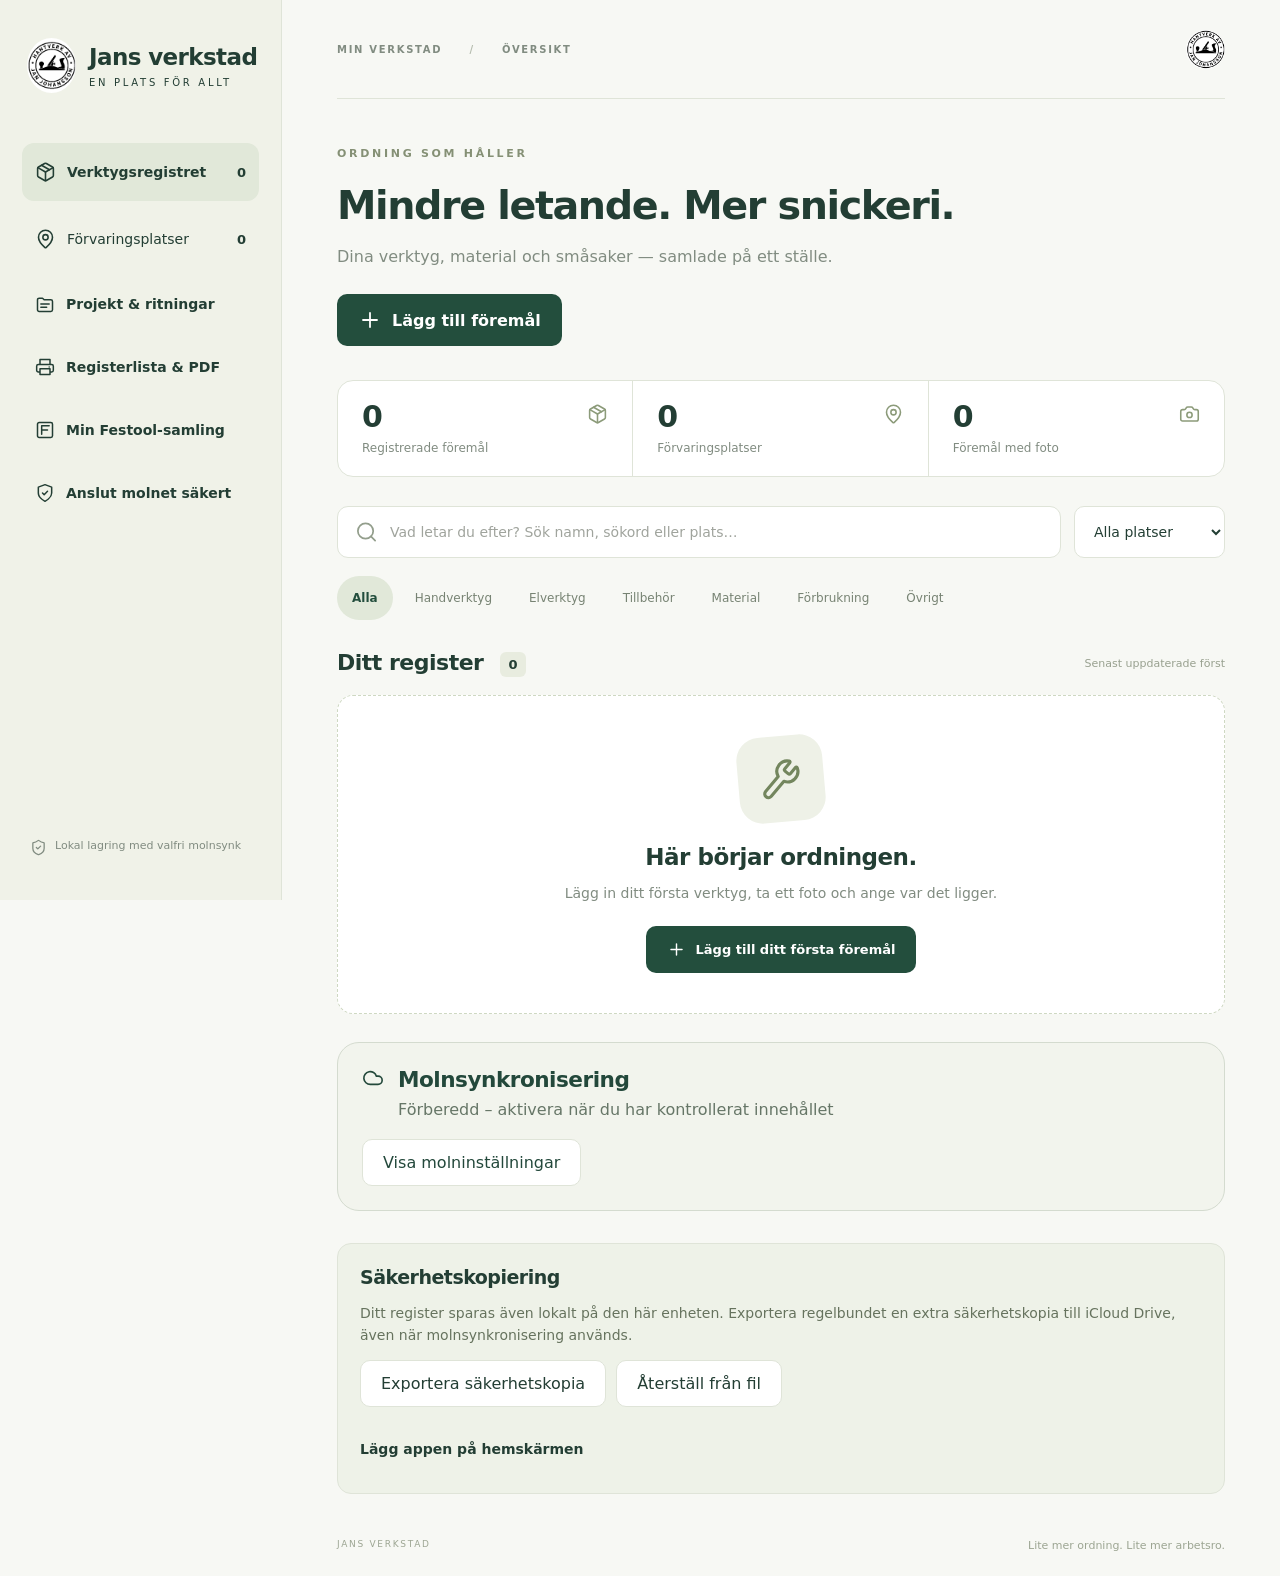
==== commit f6f06f60: "Auto-configure published Supabase client connection on new devices" ====
--- a/index.html
+++ b/index.html
@@ -1,4 +1,19 @@
-<!doctype html><html lang="sv"><head><meta charset="UTF-8"><meta name="viewport" content="width=device-width, initial-scale=1, viewport-fit=cover"><meta name="theme-color" content="#234e3d"><meta name="description" content="Verktyg, foton och förvaringsplatser – samlade i din telefon."><link rel="manifest" href="./manifest.webmanifest?v=20261027b"><link rel="apple-touch-icon" sizes="256x256" href="./jans-hantverk-256.png?v=20261027b"><link rel="icon" type="image/png" sizes="256x256" href="./jans-hantverk-256.png?v=20261027b"><link rel="icon" href="./icon.svg"><title>Jans verkstad</title>  <script type="module" crossorigin src="./app-projekt-detailed-v2.js"></script>
+<!doctype html><html lang="sv"><head><meta charset="UTF-8"><meta name="viewport" content="width=device-width, initial-scale=1, viewport-fit=cover"><meta name="theme-color" content="#234e3d"><meta name="description" content="Verktyg, foton och förvaringsplatser – samlade i din telefon."><link rel="manifest" href="./manifest.webmanifest?v=20261027b"><link rel="apple-touch-icon" sizes="256x256" href="./jans-hantverk-256.png?v=20261027b"><link rel="icon" type="image/png" sizes="256x256" href="./jans-hantverk-256.png?v=20261027b"><link rel="icon" href="./icon.svg"><title>Jans verkstad</title>  <script>
+/* Auto-fill public Supabase connection for a new Mac/device.
+   The publishable key is intended for browser clients; never store secrets here.
+   Existing saved connections, identities, registers and photos stay untouched. */
+(function () {
+  try {
+    var setting = 'jans-verkstad-supabase-v1';
+    if (localStorage.getItem(setting) !== null) return;
+    localStorage.setItem(setting, JSON.stringify({
+      url: "https://wmapoqagfuxrffbvzzfh.supabase.co",
+      key: "sb_publishable_jeIVlmdERnKjA434L6icsQ_cbpBuhwO"
+    }));
+  } catch (_) {}
+})();
+</script>
+  <script type="module" crossorigin src="./app-projekt-detailed-v2.js"></script>
   <link rel="stylesheet" crossorigin href="./index-D-qwewMk.css">
 </head><body><div id="root"></div><style>
 /* Projektnavigering; den befintliga registerappen och dess lagring ändras inte. */
